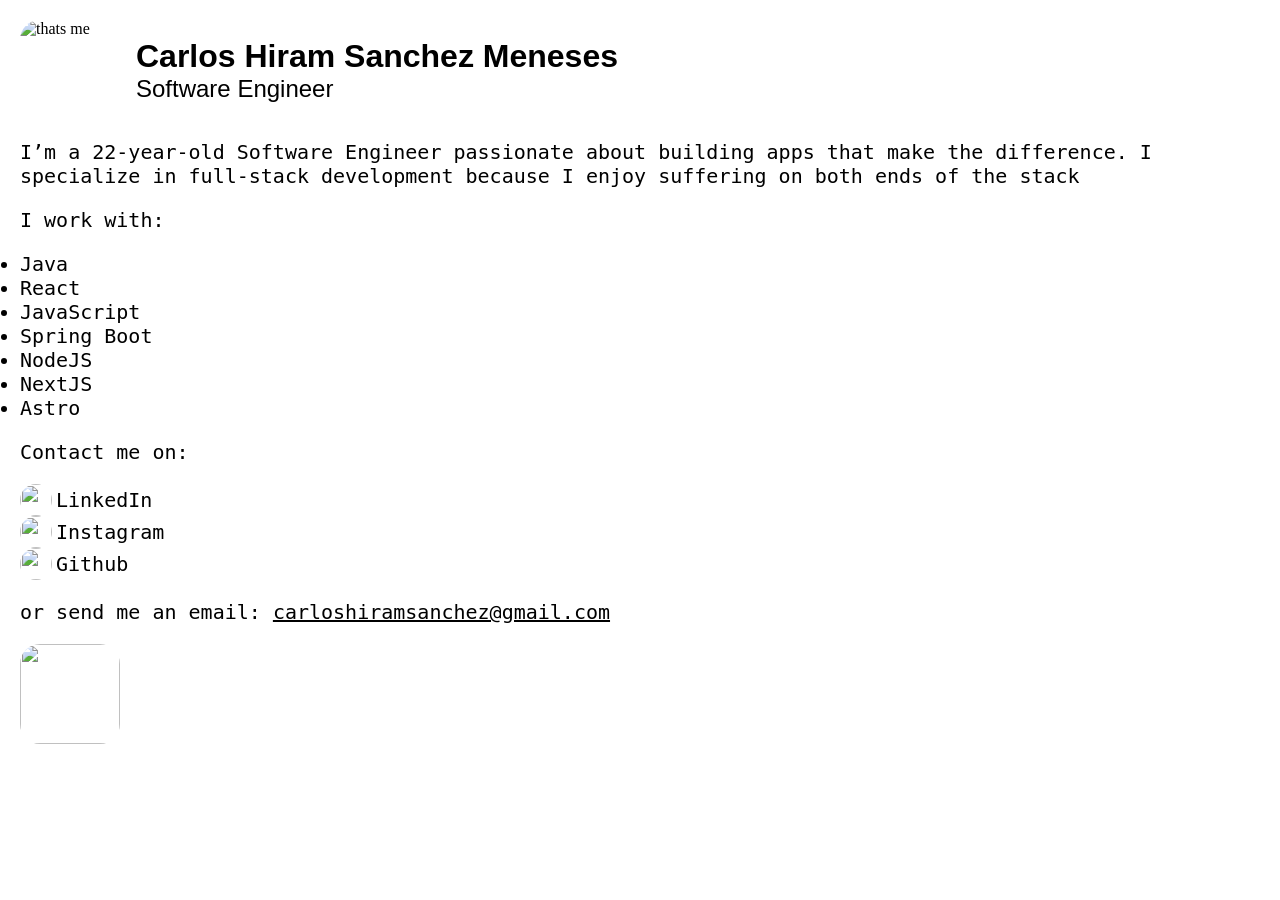
==== index.html @ 4518ff24 "feature: add js" ====
<!DOCTYPE html>
<html lang="en">
  <head>
    <meta charset="UTF-8">
    <link rel="stylesheet" href="./style.css">
    <meta name="viewport" content="width=device-width, initial-scale=1.0">
    <title>Pen</title>
  </head>
  <body>

        <div class="head">
          <img src="https://www.hiramsan.codes/images/me2.jpg" alt="thats me">
          <div class="head-details">
            <h1>Carlos Hiram Sanchez Meneses</h1>
              <p class="title">Software Engineer</p>
          </div>
        </div>

        <main>
          <div class="presentation">
            <p>
            I’m a 22-year-old Software Engineer passionate about building apps that make the difference. I specialize in full-stack development because I enjoy suffering on both ends of the stack
          </p>
          </div>

            <p>I work with:</p>
            <ul>
              <li>Java</li>
              <li>React</li>
              <li>JavaScript</li>
              <li>Spring Boot</li>
              <li>NodeJS</li>
              <li>NextJS</li>
              <li>Astro</li>
            </ul>

          <p>Contact me on:</p>
          <div class="contacts">
            <a class="contact-element" href="https://www.linkedin.com/in/hiiramsan/">
            <img src="https://upload.wikimedia.org/wikipedia/commons/c/ca/LinkedIn_logo_initials.png?utm_source=es.wikipedia.org&utm_campaign=index&utm_content=original" alt="">
            <p>LinkedIn</p>
          </a>
          <a class="contact-element" href="https://instagram.com/hiiramsan">
            <img src="https://img.magnific.com/vector-premium/icono-instagram-logotipo-insignia-moderna_578229-124.jpg?semt=ais_hybrid&w=740&q=80" alt="">
            <p>Instagram</p>
          </a>
          <a class="contact-element" href="https://github.com/hiiramsan">
            <img src="https://images.seeklogo.com/logo-png/30/2/github-logo-png_seeklogo-304612.png" alt="">
            <p>Github</p>
          </a>
          </div>

          <p>or send me an email: <span class="email">carloshiramsanchez@gmail.com</span> </p>
          
        <img src="https://www.hiramsan.codes/images/monki.gif" alt="">
          
        </main>

    <script src="./functions.js"></script>
  </body>
</html>
---- style.css ----
html {
  height: 100%;
}

* {
  margin: 0;
  padding: 0;
  box-sizing: border-box; 
}

body {
  margin: 20px;
}

img {
  object-fit: cover;
  width: 128px;
  border-radius: 20px;
}

img {
  width: 100px;
  height: 100px;
  object-fit: cover;
  object-position: center;
}

.head {
  display: flex;
  align-items: center;
  gap: 16px;
}

.title {
  font-size: 24px;
}

h1,h2, h3, p {
  font-family: Arial;
}

main {
  margin-top: 20px;
  display: flex;
  flex-direction: column;
  gap: 20px
}

main p {
  font-size: 20px;
  font-family: monospace;
}

.subtitle {
  font-bold;
  font-size: 24px;
}

ul li {
  font-size: 20px;
  font-family: monospace;
}

.contact-element {
  display: flex;
  flex-direction: row;
  gap: 4px;
  align-items: center;
}

a {
  color: black;
  text-decoration: none;
}

.contact-element img {
  width: 32px;
  height: 32px;
}

.email {
  text-decoration: underline;
}
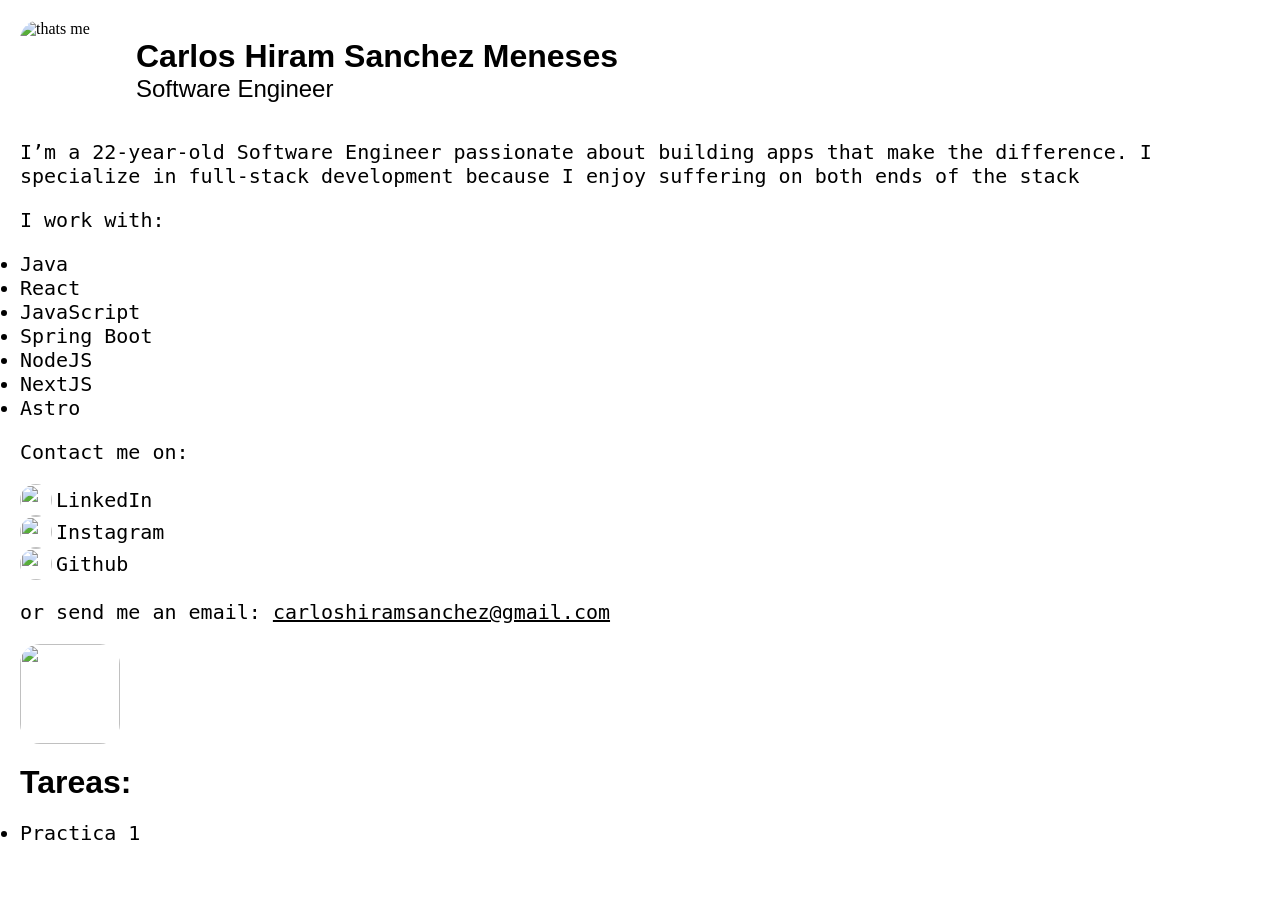
==== commit d399d35b: "practica1" ====
--- a/index.html
+++ b/index.html
@@ -1,61 +1,76 @@
 <!DOCTYPE html>
 <html lang="en">
-  <head>
-    <meta charset="UTF-8">
-    <link rel="stylesheet" href="./style.css">
-    <meta name="viewport" content="width=device-width, initial-scale=1.0">
-    <title>Pen</title>
-  </head>
-  <body>
 
-        <div class="head">
-          <img src="https://www.hiramsan.codes/images/me2.jpg" alt="thats me">
-          <div class="head-details">
-            <h1>Carlos Hiram Sanchez Meneses</h1>
-              <p class="title">Software Engineer</p>
-          </div>
-        </div>
+<head>
+  <meta charset="UTF-8">
+  <link rel="stylesheet" href="./style.css">
+  <meta name="viewport" content="width=device-width, initial-scale=1.0">
+  <title>Pen</title>
+</head>
 
-        <main>
-          <div class="presentation">
-            <p>
-            I’m a 22-year-old Software Engineer passionate about building apps that make the difference. I specialize in full-stack development because I enjoy suffering on both ends of the stack
-          </p>
-          </div>
+<body>
 
-            <p>I work with:</p>
-            <ul>
-              <li>Java</li>
-              <li>React</li>
-              <li>JavaScript</li>
-              <li>Spring Boot</li>
-              <li>NodeJS</li>
-              <li>NextJS</li>
-              <li>Astro</li>
-            </ul>
+  <div class="head">
+    <img src="https://www.hiramsan.codes/images/me2.jpg" alt="thats me">
+    <div class="head-details">
+      <h1>Carlos Hiram Sanchez Meneses</h1>
+      <p class="title">Software Engineer</p>
+    </div>
+  </div>
 
-          <p>Contact me on:</p>
-          <div class="contacts">
-            <a class="contact-element" href="https://www.linkedin.com/in/hiiramsan/">
-            <img src="https://upload.wikimedia.org/wikipedia/commons/c/ca/LinkedIn_logo_initials.png?utm_source=es.wikipedia.org&utm_campaign=index&utm_content=original" alt="">
-            <p>LinkedIn</p>
-          </a>
-          <a class="contact-element" href="https://instagram.com/hiiramsan">
-            <img src="https://img.magnific.com/vector-premium/icono-instagram-logotipo-insignia-moderna_578229-124.jpg?semt=ais_hybrid&w=740&q=80" alt="">
-            <p>Instagram</p>
-          </a>
-          <a class="contact-element" href="https://github.com/hiiramsan">
-            <img src="https://images.seeklogo.com/logo-png/30/2/github-logo-png_seeklogo-304612.png" alt="">
-            <p>Github</p>
-          </a>
-          </div>
+  <main>
+    <div class="presentation">
+      <p>
+        I’m a 22-year-old Software Engineer passionate about building apps that make the difference. I specialize in
+        full-stack development because I enjoy suffering on both ends of the stack
+      </p>
+    </div>
 
-          <p>or send me an email: <span class="email">carloshiramsanchez@gmail.com</span> </p>
-          
-        <img src="https://www.hiramsan.codes/images/monki.gif" alt="">
-          
-        </main>
+    <p>I work with:</p>
+    <ul>
+      <li>Java</li>
+      <li>React</li>
+      <li>JavaScript</li>
+      <li>Spring Boot</li>
+      <li>NodeJS</li>
+      <li>NextJS</li>
+      <li>Astro</li>
+    </ul>
 
-    <script src="./functions.js"></script>
-  </body>
-</html>
+    <p>Contact me on:</p>
+    <div class="contacts">
+      <a class="contact-element" href="https://www.linkedin.com/in/hiiramsan/">
+        <img
+          src="https://upload.wikimedia.org/wikipedia/commons/c/ca/LinkedIn_logo_initials.png?utm_source=es.wikipedia.org&utm_campaign=index&utm_content=original"
+          alt="">
+        <p>LinkedIn</p>
+      </a>
+      <a class="contact-element" href="https://instagram.com/hiiramsan">
+        <img
+          src="https://img.magnific.com/vector-premium/icono-instagram-logotipo-insignia-moderna_578229-124.jpg?semt=ais_hybrid&w=740&q=80"
+          alt="">
+        <p>Instagram</p>
+      </a>
+      <a class="contact-element" href="https://github.com/hiiramsan">
+        <img src="https://images.seeklogo.com/logo-png/30/2/github-logo-png_seeklogo-304612.png" alt="">
+        <p>Github</p>
+      </a>
+    </div>
+
+    <p>or send me an email: <span class="email">carloshiramsanchez@gmail.com</span> </p>
+
+    <img src="https://www.hiramsan.codes/images/monki.gif" alt="">
+
+    <h1>Tareas:</h1>
+    <ul>
+      <li>
+        <a href="/practica1.html">Practica 1</a>
+      </li>
+    </ul>
+
+  </main>
+
+  <script src="./functions.js"></script>
+</body>
+
+</html>
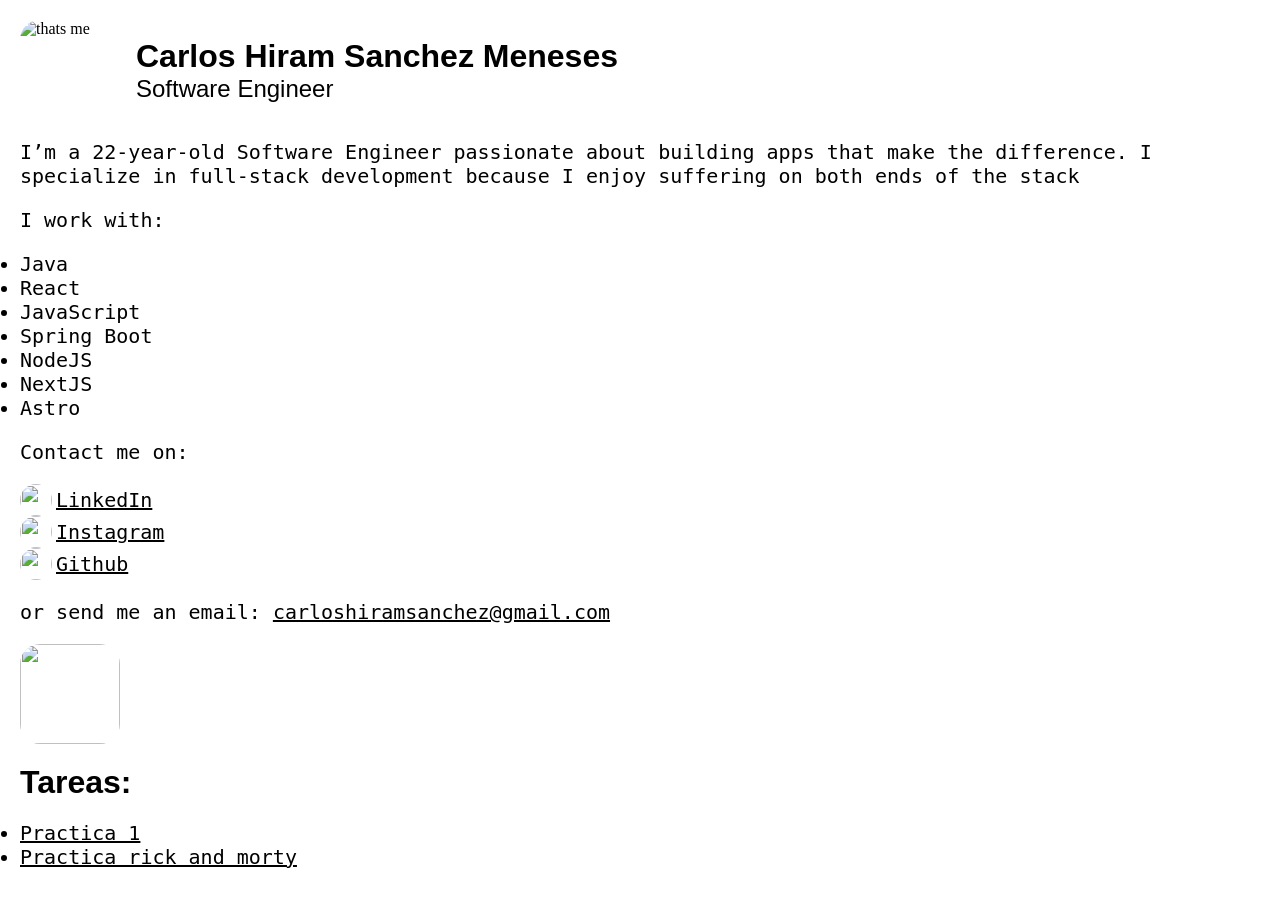
==== commit cb33f5e2: "feature: rick and morty init" ====
--- a/index.html
+++ b/index.html
@@ -64,7 +64,10 @@
     <h1>Tareas:</h1>
     <ul>
       <li>
-        <a href="/practica1.html">Practica 1</a>
+        <a href="./practica1.html">Practica 1</a>
+      </li>
+      <li>
+        <a href="./practica_rick_morty/index.html">Practica rick and morty</a>
       </li>
     </ul>
 
--- a/style.css
+++ b/style.css
@@ -52,7 +52,6 @@
 }
 
 .subtitle {
-  font-bold;
   font-size: 24px;
 }
 
@@ -70,7 +69,7 @@
 
 a {
   color: black;
-  text-decoration: none;
+  text-decoration: underline;
 }
 
 .contact-element img {
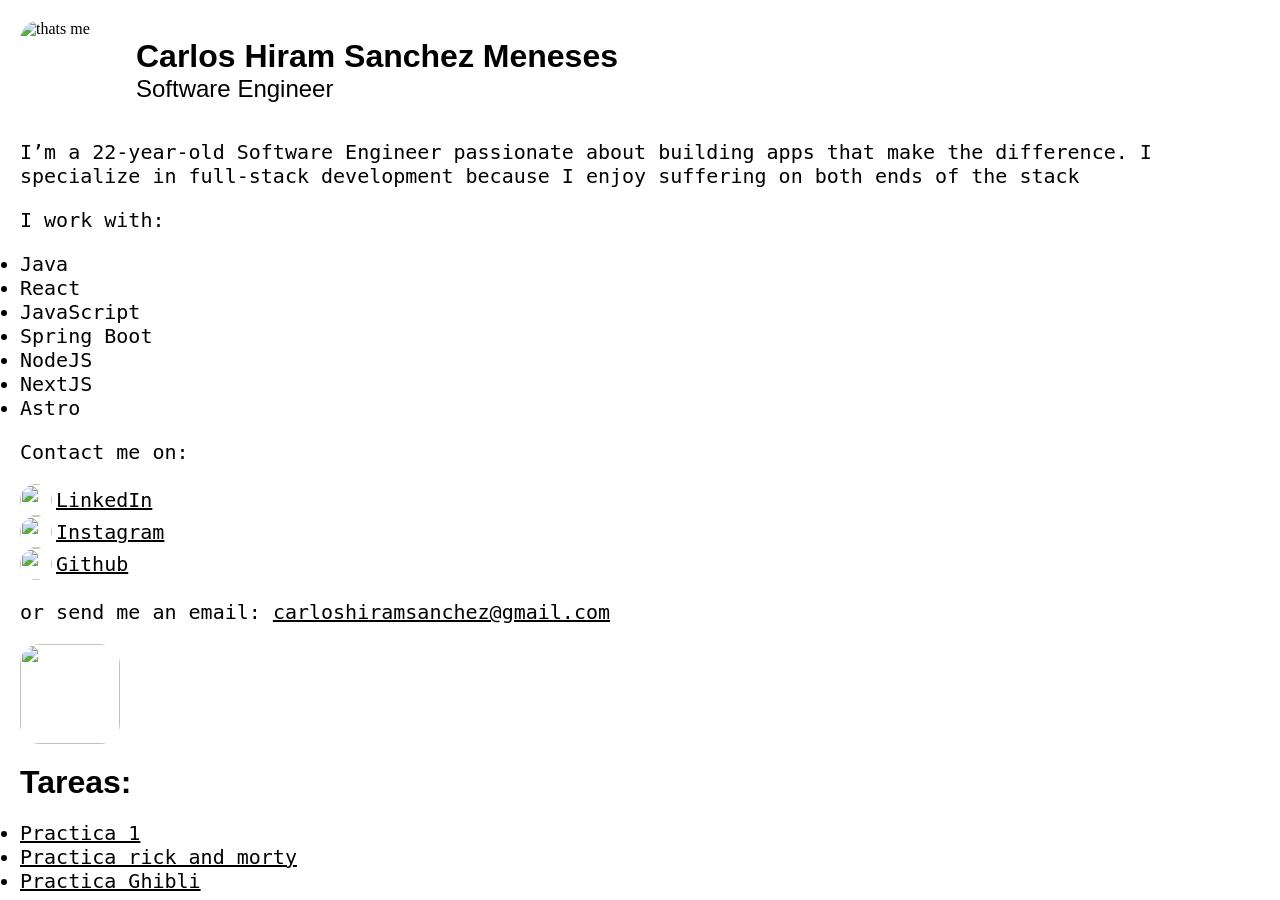
==== commit 2a137e66: "practica ghibli" ====
--- a/index.html
+++ b/index.html
@@ -69,7 +69,11 @@
       <li>
         <a href="./practica_rick_morty/index.html">Practica rick and morty</a>
       </li>
+      <li>
+        <a href="./practica_ghibli/index.html">Practica Ghibli</a>
+      </li>
     </ul>
+
 
   </main>
 
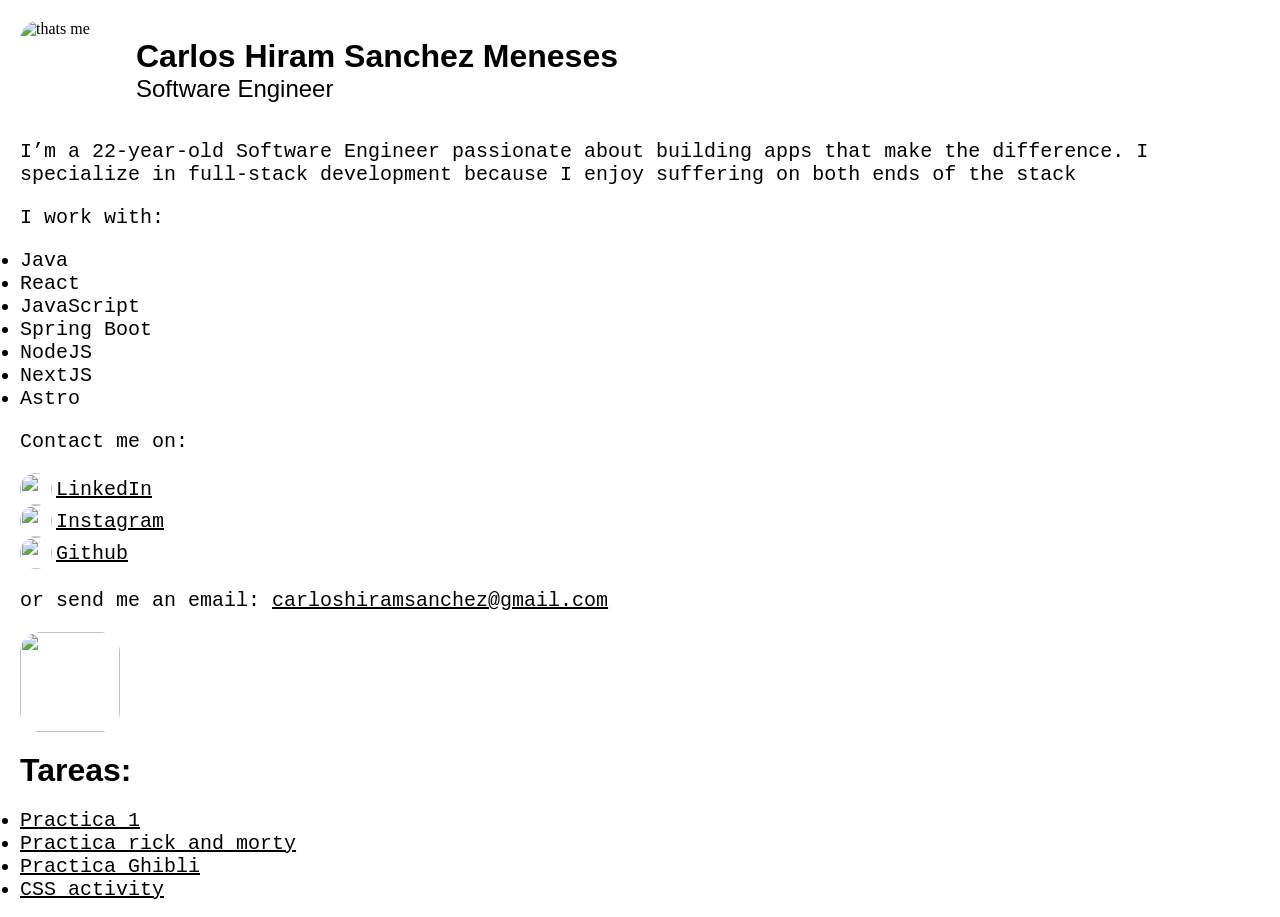
==== commit df4abd11: "..." ====
--- a/index.html
+++ b/index.html
@@ -72,6 +72,9 @@
       <li>
         <a href="./practica_ghibli/index.html">Practica Ghibli</a>
       </li>
+      <li>
+        <a href="https://drive.google.com/file/d/1S96Z_BqNXQN-i7W9FDuZEjFR8OsxyRqs/view?usp=drive_link" target="_blank">CSS activity</a>
+      </li>
     </ul>
 
 
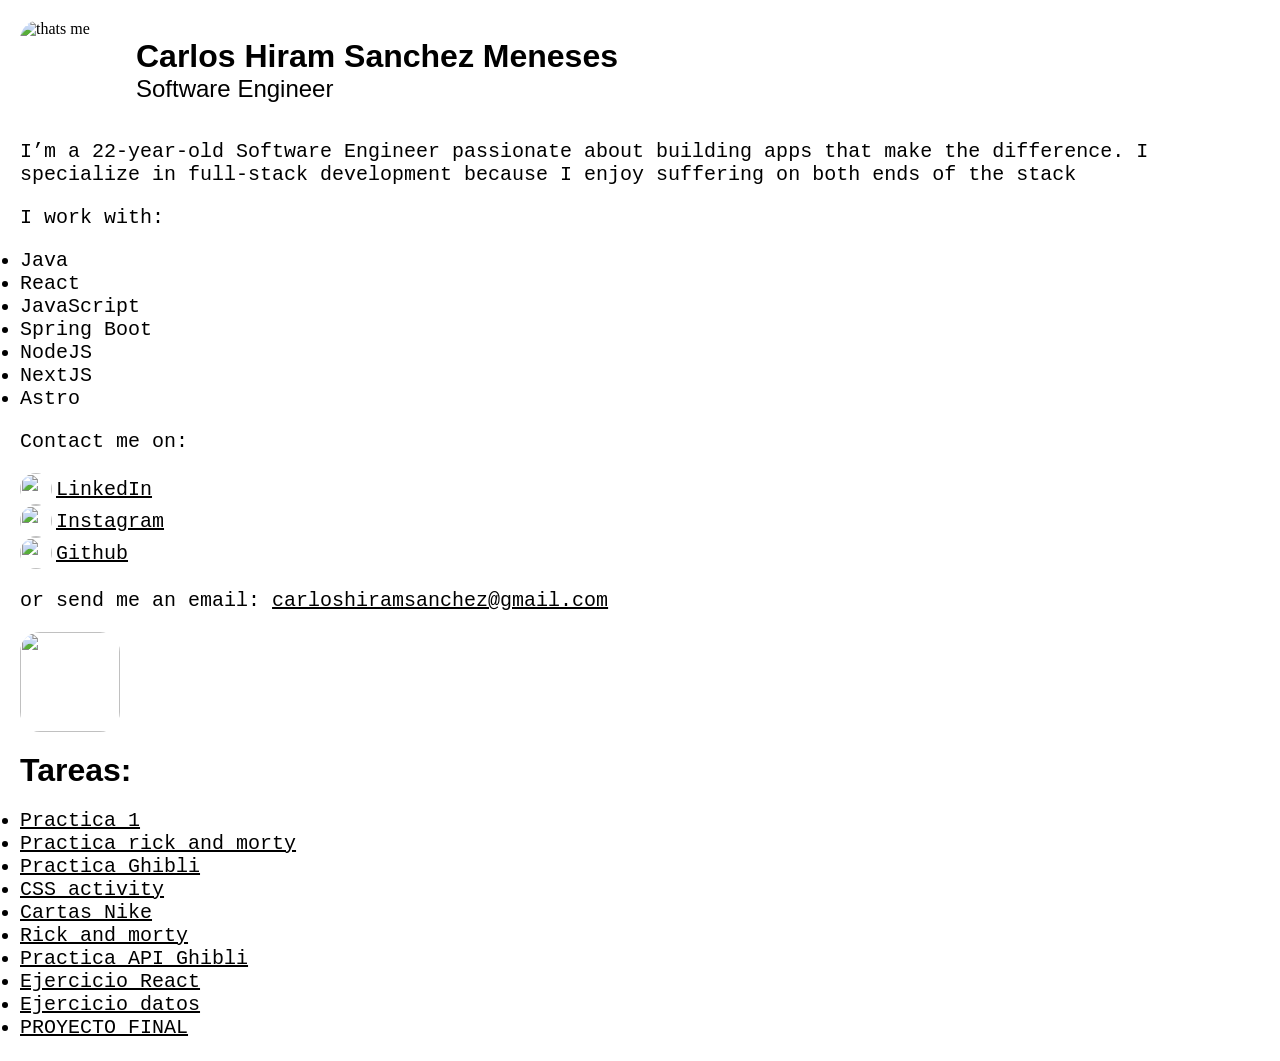
==== commit 119563c0: "meti las tareas que faltaban" ====
--- a/index.html
+++ b/index.html
@@ -75,6 +75,24 @@
       <li>
         <a href="https://drive.google.com/file/d/1S96Z_BqNXQN-i7W9FDuZEjFR8OsxyRqs/view?usp=drive_link" target="_blank">CSS activity</a>
       </li>
+      <li>
+        <a href="https://hiiramsan.github.io/react-hiram/practica1.html" target="_blank">Cartas Nike</a>
+      </li>
+      <li>
+        <a href="https://hiiramsan.github.io/react-hiram/practica_rick_morty/index.html" target="_blank">Rick and morty</a>
+      </li>
+      <li>
+        <a href="https://hiiramsan.github.io/react-hiram/practica_ghibli/index.html" target="_blank">Practica API Ghibli</a>
+      </li>
+      <li>
+        <a href="https://hiiramsan.github.io/ej-react/" target="_blank">Ejercicio React</a>
+      </li>
+      <li>
+        <a href="https://hiiramsan.github.io/d3-datos/" target="_blank">Ejercicio datos</a>
+      </li>
+      <li>
+        <a href="https://hiiramsan.github.io/taskflow-final/" target="_blank">PROYECTO FINAL</a>
+      </li>
     </ul>
 
 
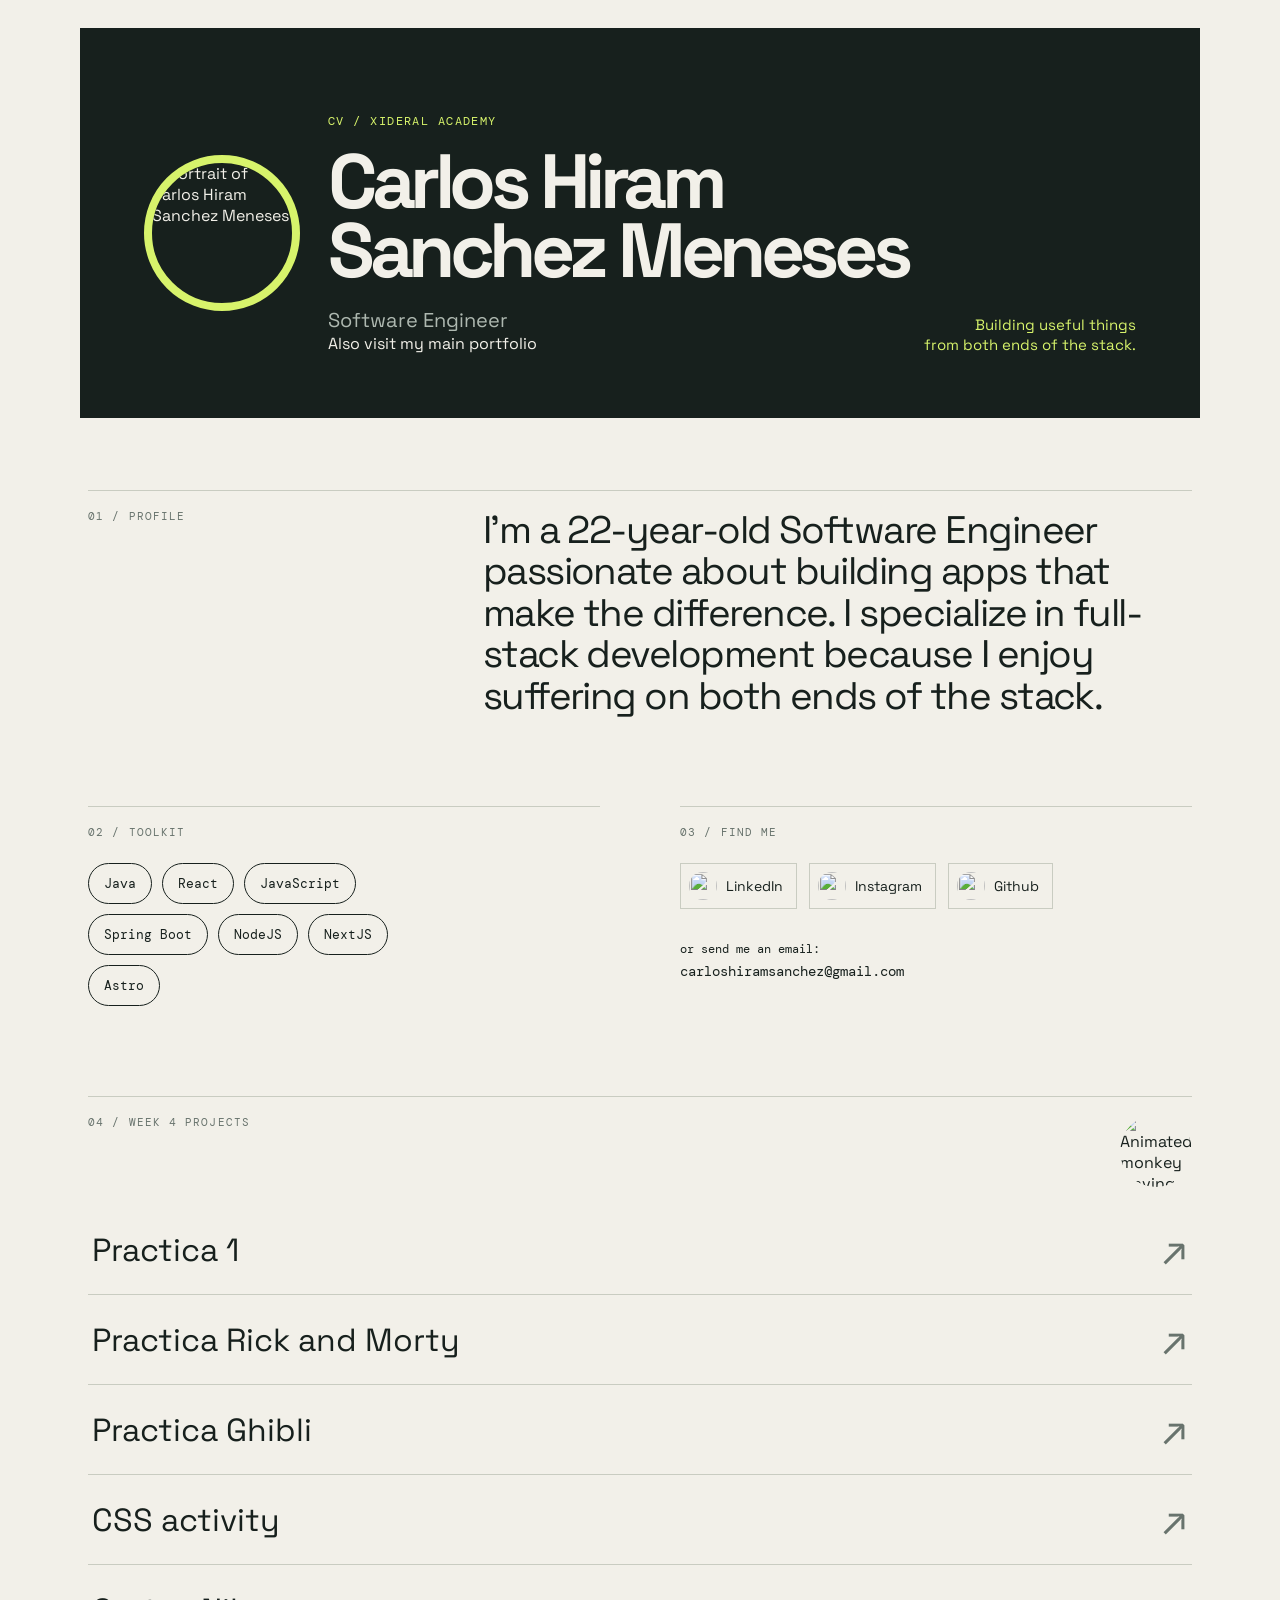
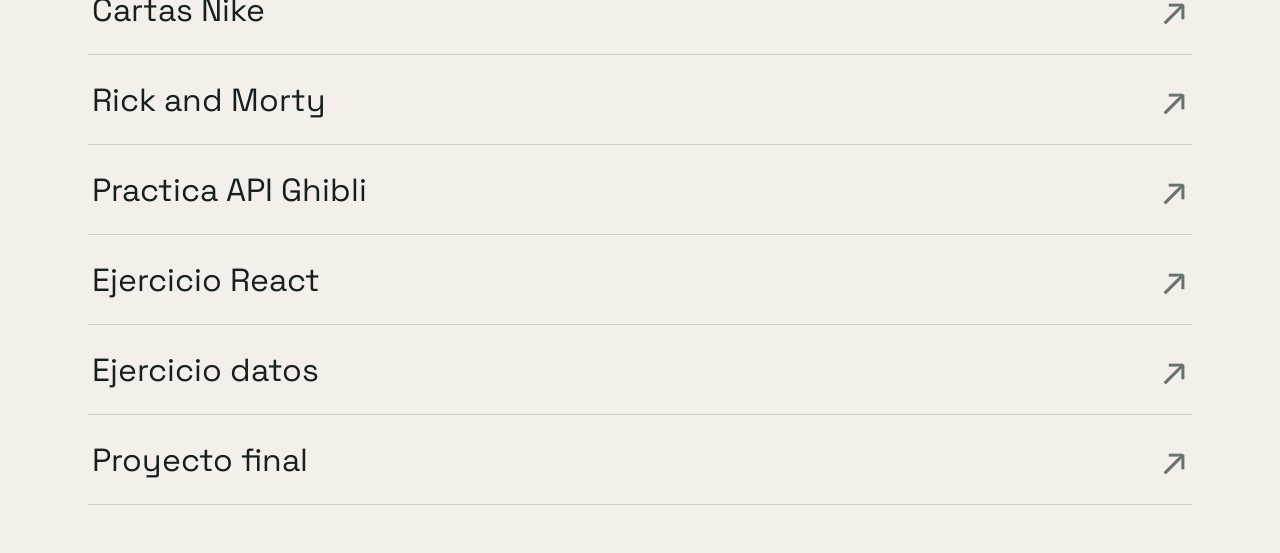
==== commit 33008c5b: "changed things haha" ====
--- a/index.html
+++ b/index.html
@@ -5,40 +5,50 @@
   <meta charset="UTF-8">
   <link rel="stylesheet" href="./style.css">
   <meta name="viewport" content="width=device-width, initial-scale=1.0">
-  <title>Pen</title>
+  <title>CV</title>
 </head>
 
 <body>
+  <div class="page-shell">
+    <header class="hero">
+      <div class="head">
+        <img src="https://www.hiramsan.codes/images/me2.jpg" alt="Portrait of Carlos Hiram Sanchez Meneses">
+        <div class="head-details">
+          <p class="eyebrow">CV / XIDERAL ACADEMY</p>
+          <h1>Carlos Hiram<br>Sanchez Meneses</h1>
+          <p class="title">Software Engineer</p>
+          <a href="https://www.hiramsan.codes/" target="_blank">Also visit my main portfolio</a>
+        </div>
+      </div>
+      <p class="hero-note">Building useful things<br>from both ends of the stack.</p>
+    </header>
 
-  <div class="head">
-    <img src="https://www.hiramsan.codes/images/me2.jpg" alt="thats me">
-    <div class="head-details">
-      <h1>Carlos Hiram Sanchez Meneses</h1>
-      <p class="title">Software Engineer</p>
-    </div>
-  </div>
+    <main>
+      <section class="content-section presentation">
+        <p class="section-label">01 / Profile</p>
+        <p class="intro">
+          I’m a 22-year-old Software Engineer passionate about building apps that make the difference. I specialize in
+          full-stack development because I enjoy suffering on both ends of the stack.
+        </p>
+      </section>
 
-  <main>
-    <div class="presentation">
-      <p>
-        I’m a 22-year-old Software Engineer passionate about building apps that make the difference. I specialize in
-        full-stack development because I enjoy suffering on both ends of the stack
-      </p>
-    </div>
+      <div class="content-grid">
+        <section class="content-section">
+          <p class="section-label">02 / Toolkit</p>
+          <ul class="skills">
+            <li>Java</li>
+            <li>React</li>
+            <li>JavaScript</li>
+            <li>Spring Boot</li>
+            <li>NodeJS</li>
+            <li>NextJS</li>
+            <li>Astro</li>
+          </ul>
+        </section>
 
-    <p>I work with:</p>
-    <ul>
-      <li>Java</li>
-      <li>React</li>
-      <li>JavaScript</li>
-      <li>Spring Boot</li>
-      <li>NodeJS</li>
-      <li>NextJS</li>
-      <li>Astro</li>
-    </ul>
-
-    <p>Contact me on:</p>
-    <div class="contacts">
+        <section class="content-section contact-section">
+          <p class="section-label">03 / Find me</p>
+          <div class="contacts">
       <a class="contact-element" href="https://www.linkedin.com/in/hiiramsan/">
         <img
           src="https://upload.wikimedia.org/wikipedia/commons/c/ca/LinkedIn_logo_initials.png?utm_source=es.wikipedia.org&utm_campaign=index&utm_content=original"
@@ -55,48 +65,49 @@
         <img src="https://images.seeklogo.com/logo-png/30/2/github-logo-png_seeklogo-304612.png" alt="">
         <p>Github</p>
       </a>
-    </div>
+          </div>
+          <p class="email-line">or send me an email:<br><a class="email" href="mailto:carloshiramsanchez@gmail.com">carloshiramsanchez@gmail.com</a></p>
+        </section>
+      </div>
 
-    <p>or send me an email: <span class="email">carloshiramsanchez@gmail.com</span> </p>
-
-    <img src="https://www.hiramsan.codes/images/monki.gif" alt="">
-
-    <h1>Tareas:</h1>
-    <ul>
+      <section class="content-section projects-section">
+        <div class="section-heading">
+          <p class="section-label">04 / week 4 projects</p>
+          <img class="monki" src="https://www.hiramsan.codes/images/monki.gif" alt="Animated monkey waving">
+        </div>
+        <ul class="projects">
+          <li><a href="./practica1.html"><span>Practica 1</span><span class="arrow">↗</span></a></li>
       <li>
-        <a href="./practica1.html">Practica 1</a>
+            <a href="./practica_rick_morty/index.html"><span>Practica Rick and Morty</span><span class="arrow">↗</span></a>
       </li>
       <li>
-        <a href="./practica_rick_morty/index.html">Practica rick and morty</a>
+            <a href="./practica_ghibli/index.html"><span>Practica Ghibli</span><span class="arrow">↗</span></a>
       </li>
       <li>
-        <a href="./practica_ghibli/index.html">Practica Ghibli</a>
+            <a href="https://drive.google.com/file/d/1S96Z_BqNXQN-i7W9FDuZEjFR8OsxyRqs/view?usp=drive_link" target="_blank" rel="noreferrer"><span>CSS activity</span><span class="arrow">↗</span></a>
       </li>
       <li>
-        <a href="https://drive.google.com/file/d/1S96Z_BqNXQN-i7W9FDuZEjFR8OsxyRqs/view?usp=drive_link" target="_blank">CSS activity</a>
+            <a href="https://hiiramsan.github.io/react-hiram/practica1.html" target="_blank" rel="noreferrer"><span>Cartas Nike</span><span class="arrow">↗</span></a>
       </li>
       <li>
-        <a href="https://hiiramsan.github.io/react-hiram/practica1.html" target="_blank">Cartas Nike</a>
+            <a href="https://hiiramsan.github.io/react-hiram/practica_rick_morty/index.html" target="_blank" rel="noreferrer"><span>Rick and Morty</span><span class="arrow">↗</span></a>
       </li>
       <li>
-        <a href="https://hiiramsan.github.io/react-hiram/practica_rick_morty/index.html" target="_blank">Rick and morty</a>
+            <a href="https://hiiramsan.github.io/react-hiram/practica_ghibli/index.html" target="_blank" rel="noreferrer"><span>Practica API Ghibli</span><span class="arrow">↗</span></a>
       </li>
       <li>
-        <a href="https://hiiramsan.github.io/react-hiram/practica_ghibli/index.html" target="_blank">Practica API Ghibli</a>
+            <a href="https://hiiramsan.github.io/ej-react/" target="_blank" rel="noreferrer"><span>Ejercicio React</span><span class="arrow">↗</span></a>
       </li>
       <li>
-        <a href="https://hiiramsan.github.io/ej-react/" target="_blank">Ejercicio React</a>
+            <a href="https://hiiramsan.github.io/d3-datos/" target="_blank" rel="noreferrer"><span>Ejercicio datos</span><span class="arrow">↗</span></a>
       </li>
       <li>
-        <a href="https://hiiramsan.github.io/d3-datos/" target="_blank">Ejercicio datos</a>
+            <a href="https://hiiramsan.github.io/taskflow-final/" target="_blank" rel="noreferrer"><span>Proyecto final</span><span class="arrow">↗</span></a>
       </li>
-      <li>
-        <a href="https://hiiramsan.github.io/taskflow-final/" target="_blank">PROYECTO FINAL</a>
-      </li>
-    </ul>
-
-
-  </main>
+        </ul>
+      </section>
+    </main>
+  </div>
 
   <script src="./functions.js"></script>
 </body>
--- a/style.css
+++ b/style.css
@@ -1,82 +1,309 @@
-html {
-  height: 100%;
+@import url('https://fonts.googleapis.com/css2?family=DM+Mono:wght@400;500&family=Space+Grotesk:wght@400;500;600;700&display=swap');
+
+:root {
+  --ink: #17201d;
+  --muted: #68736d;
+  --paper: #f2f0e9;
+  --lime: #d7f36b;
+  --line: #c9ccc1;
 }
 
 * {
+  box-sizing: border-box;
   margin: 0;
   padding: 0;
-  box-sizing: border-box; 
 }
 
 body {
-  margin: 20px;
-}
-
-img {
+  background: var(--paper);
+  color: var(--ink);
+  font-family: 'Space Grotesk', sans-serif;
+  padding: 28px;
+}
+
+.page-shell {
+  max-width: 1120px;
+  margin: 0 auto;
+}
+
+.hero {
+  align-items: flex-end;
+  background: var(--ink);
+  color: var(--paper);
+  display: flex;
+  justify-content: space-between;
+  min-height: 390px;
+  padding: clamp(28px, 5vw, 64px);
+}
+
+.head {
+  align-items: center;
+  display: flex;
+  gap: 28px;
+}
+
+.head>img {
+  border: 8px solid var(--lime);
+  border-radius: 50%;
+  height: 156px;
   object-fit: cover;
-  width: 128px;
-  border-radius: 20px;
-}
-
-img {
-  width: 100px;
-  height: 100px;
+  width: 156px;
+}
+
+.eyebrow,
+.section-label,
+footer,
+.email-line {
+  font-family: 'DM Mono', monospace;
+}
+
+.eyebrow {
+  color: var(--lime);
+  font-size: 12px;
+  letter-spacing: .12em;
+  margin-bottom: 18px;
+  text-transform: uppercase;
+}
+
+h1 {
+  font-size: clamp(2.7rem, 6vw, 5.6rem);
+  letter-spacing: -.07em;
+  line-height: .9;
+}
+
+.title {
+  color: #aeb8b0;
+  font-size: 20px;
+  margin-top: 22px;
+}
+
+.hero-note {
+  color: var(--lime);
+  font-size: 15px;
+  line-height: 1.3;
+  text-align: right;
+}
+
+main {
+  padding: 72px 8px 20px;
+}
+
+.content-section {
+  border-top: 1px solid var(--line);
+  padding-top: 18px;
+}
+
+.section-label {
+  color: var(--muted);
+  font-size: 11px;
+  letter-spacing: .1em;
+  text-transform: uppercase;
+}
+
+.presentation {
+  display: grid;
+  gap: 40px;
+  grid-template-columns: 1fr 2fr;
+}
+
+.intro {
+  font-size: clamp(1.5rem, 3vw, 2.5rem);
+  letter-spacing: -.04em;
+  line-height: 1.08;
+  max-width: 760px;
+}
+
+.content-grid {
+  display: grid;
+  gap: 80px;
+  grid-template-columns: 1fr 1fr;
+  margin-top: 90px;
+}
+
+.skills {
+  display: flex;
+  flex-wrap: wrap;
+  gap: 10px;
+  list-style: none;
+  margin-top: 24px;
+  max-width: 380px;
+}
+
+.skills li {
+  border: 1px solid var(--ink);
+  border-radius: 999px;
+  font-family: 'DM Mono', monospace;
+  font-size: 13px;
+  padding: 11px 15px;
+}
+
+.contacts {
+  display: flex;
+  flex-wrap: wrap;
+  gap: 12px;
+  margin-top: 24px;
+}
+
+.contact-element {
+  align-items: center;
+  border: 1px solid var(--line);
+  color: var(--ink);
+  display: flex;
+  gap: 9px;
+  padding: 8px 13px 8px 8px;
+  text-decoration: none;
+  transition: background .2s, color .2s;
+}
+
+.contact-element:hover {
+  background: var(--ink);
+  color: var(--paper);
+}
+
+.contact-element img {
+  border-radius: 50%;
+  height: 28px;
   object-fit: cover;
-  object-position: center;
-}
-
-.head {
-  display: flex;
+  width: 28px;
+}
+
+.contact-element p {
+  font-size: 14px;
+}
+
+.email-line {
+  font-size: 12px;
+  line-height: 1.7;
+  margin-top: 30px;
+}
+
+.email {
+  color: var(--ink);
+  font-size: 14px;
+}
+
+.projects-section {
+  margin-top: 90px;
+}
+
+.section-heading {
+  align-items: flex-start;
+  display: flex;
+  justify-content: space-between;
+}
+
+.monki {
+  border-radius: 50%;
+  height: 72px;
+  object-fit: cover;
+  width: 72px;
+}
+
+.projects {
+  list-style: none;
+  margin-top: 18px;
+}
+
+.projects li {
+  border-bottom: 1px solid var(--line);
+}
+
+.projects a {
   align-items: center;
-  gap: 16px;
-}
-
-.title {
-  font-size: 24px;
-}
-
-h1,h2, h3, p {
-  font-family: Arial;
-}
-
-main {
-  margin-top: 20px;
-  display: flex;
-  flex-direction: column;
-  gap: 20px
-}
-
-main p {
-  font-size: 20px;
-  font-family: monospace;
-}
-
-.subtitle {
-  font-size: 24px;
-}
-
-ul li {
-  font-size: 20px;
-  font-family: monospace;
-}
-
-.contact-element {
-  display: flex;
-  flex-direction: row;
-  gap: 4px;
-  align-items: center;
-}
-
-a {
-  color: black;
+  color: var(--ink);
+  display: flex;
+  font-size: clamp(1.2rem, 2.5vw, 2rem);
+  justify-content: space-between;
+  padding: 18px 4px;
+  text-decoration: none;
+  transition: color .2s, padding .2s;
+}
+
+.projects a:hover {
+  color: #718900;
+  padding-left: 14px;
+}
+
+.arrow {
+  color: var(--muted);
+  font-size: 1.3em;
+}
+
+footer {
+  border-top: 1px solid var(--line);
+  color: var(--muted);
+  display: flex;
+  font-size: 10px;
+  justify-content: space-between;
+  letter-spacing: .08em;
+  margin: 52px 8px 0;
+  padding: 18px 0 8px;
+  text-transform: uppercase;
+}
+
+@media (max-width: 700px) {
+  body {
+    padding: 12px;
+  }
+
+  .hero {
+    align-items: flex-start;
+    flex-direction: column;
+    gap: 46px;
+    min-height: auto;
+    padding: 28px 22px 34px;
+  }
+
+  .head {
+    align-items: flex-start;
+    flex-direction: column;
+    gap: 22px;
+  }
+
+  .head>img {
+    height: 110px;
+    width: 110px;
+  }
+
+  .hero-note {
+    text-align: left;
+  }
+
+  main {
+    padding: 52px 4px 10px;
+  }
+
+  .presentation,
+  .content-grid {
+    display: block;
+  }
+
+  .intro {
+    margin-top: 28px;
+  }
+
+  .content-grid {
+    margin-top: 60px;
+  }
+
+  .contact-section {
+    margin-top: 60px;
+  }
+
+  .projects-section {
+    margin-top: 60px;
+  }
+
+  footer {
+    margin-top: 42px;
+  }
+}
+
+.page-shell a {
+  text-decoration: none;
+  color: inherit;
+}
+
+.page-shell a:hover {
   text-decoration: underline;
-}
-
-.contact-element img {
-  width: 32px;
-  height: 32px;
-}
-
-.email {
-  text-decoration: underline;
-}
+}
